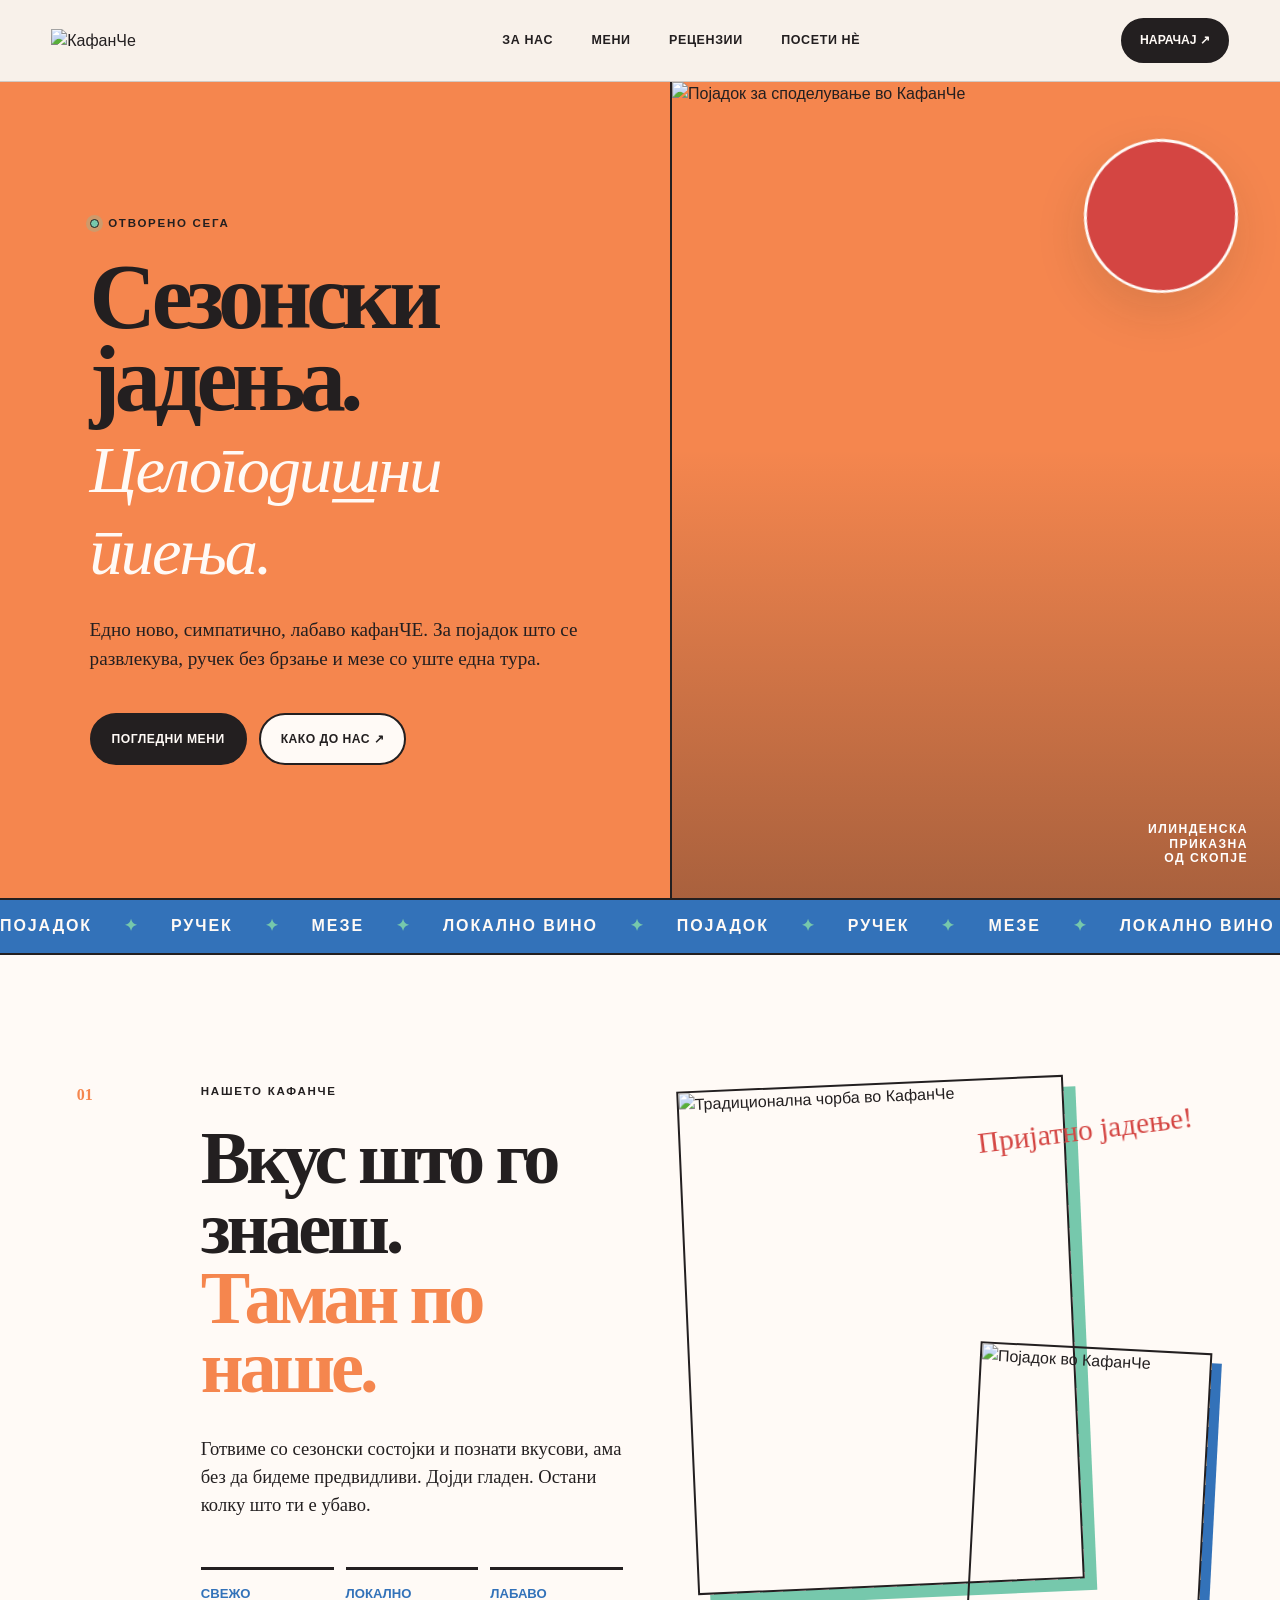
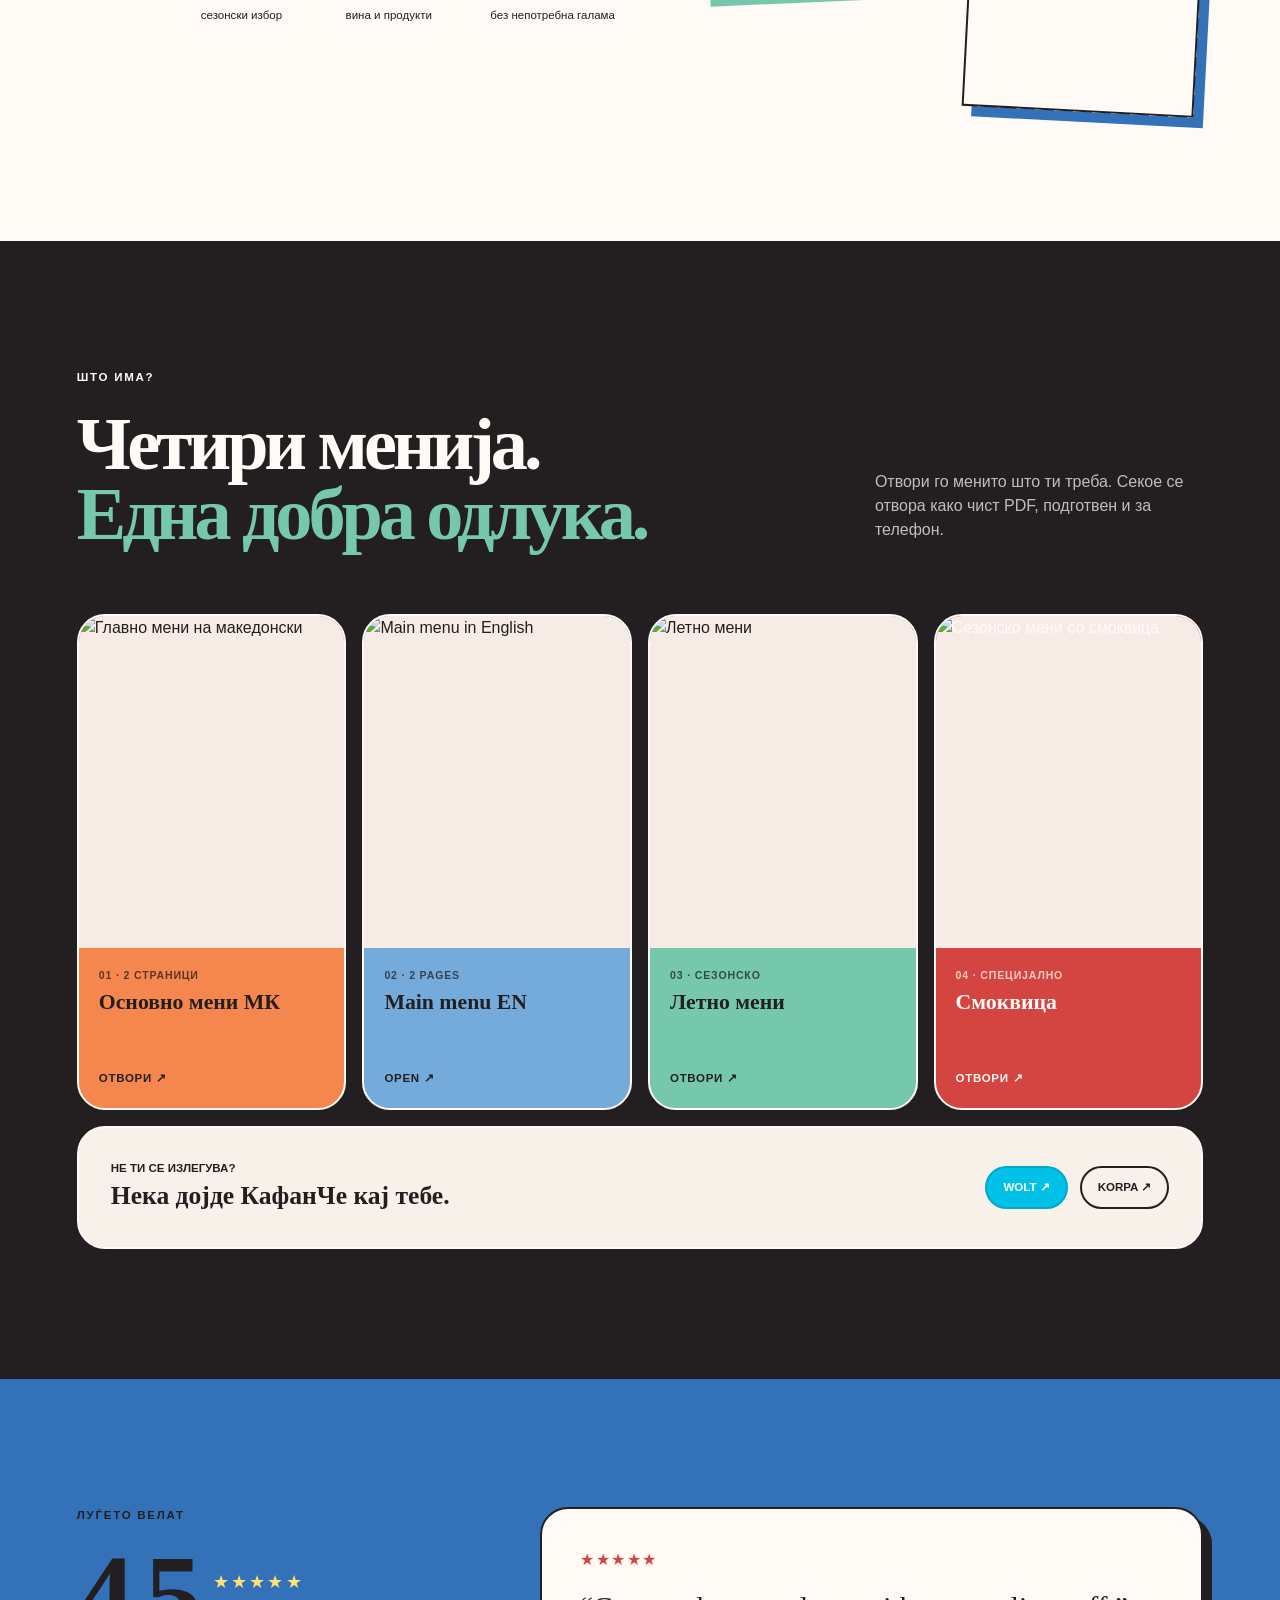
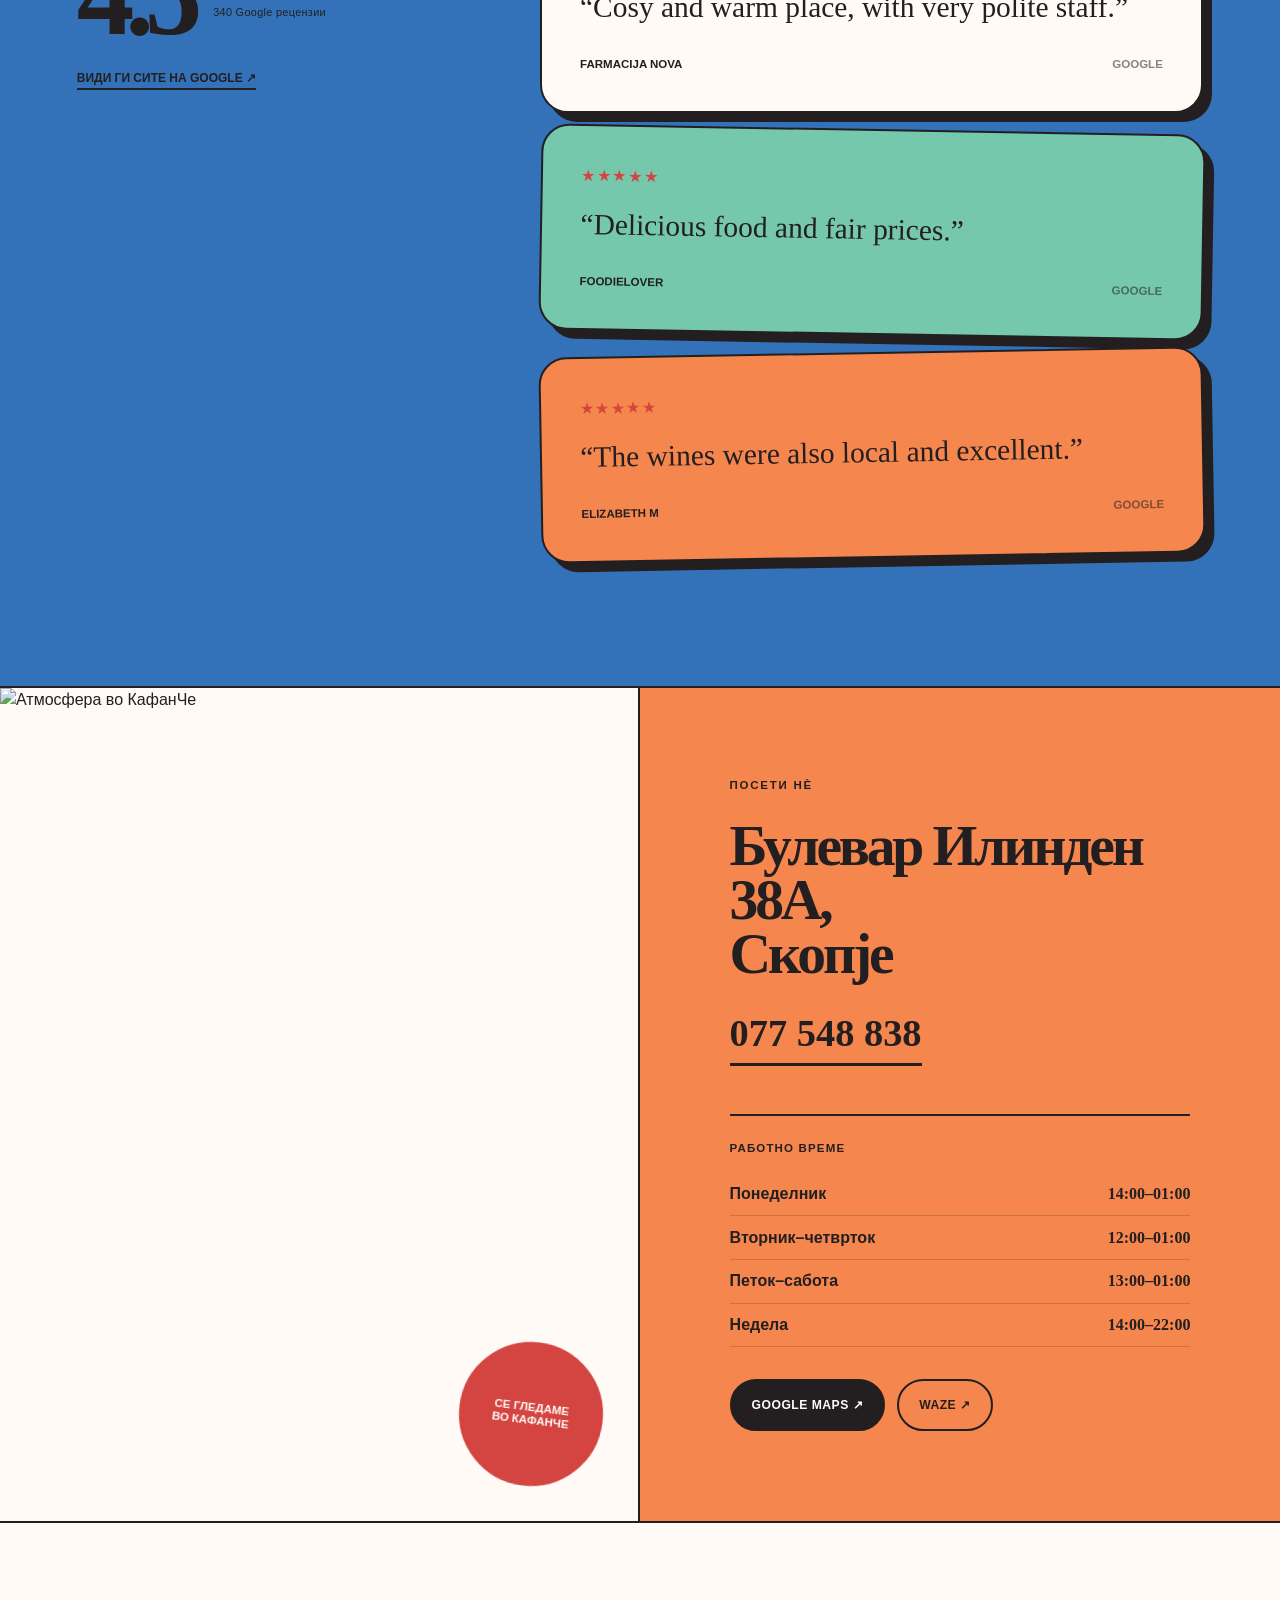
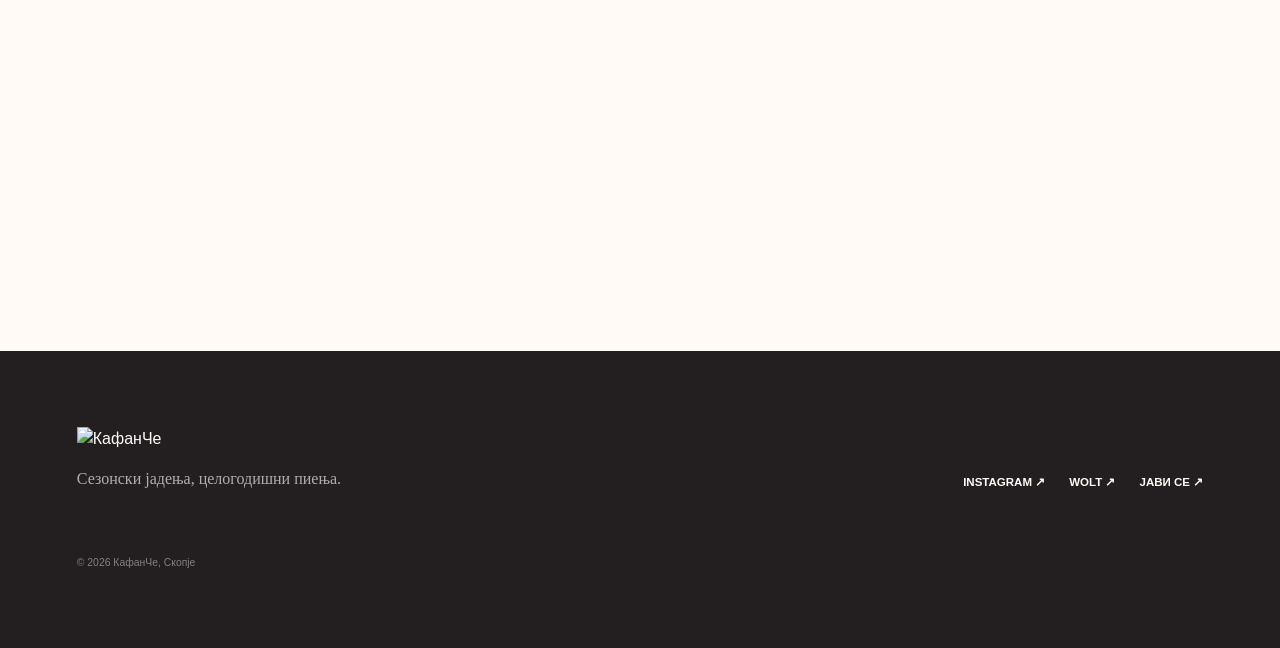
==== index.html @ ece91427 "Publish КафанЧе website" ====
<!doctype html>
<html lang="mk">
<head>
  <meta charset="utf-8">
  <meta name="viewport" content="width=device-width, initial-scale=1">
  <title>КафанЧе | Сезонски јадења, целогодишни пиења</title>
  <meta name="description" content="КафанЧе во Скопје. Појадок, ручек, мезе и сезонски јадења на Булевар Илинден 38А. Погледнете го менито, нарачајте или најдете нè на мапа.">
  <meta name="theme-color" content="#f5864e">
  <meta property="og:type" content="restaurant">
  <meta property="og:title" content="КафанЧе | Скопје">
  <meta property="og:description" content="Едно ново, симпатично, лабаво кафанЧЕ. Сезонски јадења, целогодишни пиења.">
  <meta property="og:image" content="assets/images/hero.webp">
  <link rel="icon" href="favicon.png" type="image/png">
  <link rel="stylesheet" href="styles.css">
  <script type="application/ld+json">
  {
    "@context": "https://schema.org",
    "@type": "Restaurant",
    "name": "КафанЧе",
    "image": ["assets/images/hero.webp", "assets/images/interior.webp", "assets/images/dish.webp"],
    "telephone": "+38977548838",
    "address": {
      "@type": "PostalAddress",
      "streetAddress": "Булевар Илинден 38А",
      "addressLocality": "Скопје",
      "postalCode": "1000",
      "addressCountry": "MK"
    },
    "servesCuisine": ["Macedonian", "Balkan", "Seasonal"],
    "priceRange": "$$",
    "menu": "assets/menus/kafanche-menu-mk.pdf",
    "sameAs": ["https://www.instagram.com/kafanche/"],
    "aggregateRating": {
      "@type": "AggregateRating",
      "ratingValue": "4.5",
      "reviewCount": "340"
    },
    "openingHoursSpecification": [
      {"@type":"OpeningHoursSpecification","dayOfWeek":"Monday","opens":"14:00","closes":"01:00"},
      {"@type":"OpeningHoursSpecification","dayOfWeek":["Tuesday","Wednesday","Thursday"],"opens":"12:00","closes":"01:00"},
      {"@type":"OpeningHoursSpecification","dayOfWeek":["Friday","Saturday"],"opens":"13:00","closes":"01:00"},
      {"@type":"OpeningHoursSpecification","dayOfWeek":"Sunday","opens":"14:00","closes":"22:00"}
    ]
  }
  </script>
</head>
<body>
  <a class="skip-link" href="#main">Прескокни до содржината</a>

  <header class="site-header" id="top">
    <a class="brand" href="#top" aria-label="КафанЧе - почетна">
      <img src="assets/images/logo.png" alt="КафанЧе">
    </a>
    <button class="menu-toggle" type="button" aria-expanded="false" aria-controls="site-nav">
      <span></span><span></span><span></span><span class="sr-only">Мени</span>
    </button>
    <nav class="site-nav" id="site-nav" aria-label="Главна навигација">
      <a href="#za-nas">За нас</a>
      <a href="#meni">Мени</a>
      <a href="#recenzii">Рецензии</a>
      <a href="#poseta">Посети нè</a>
    </nav>
    <a class="header-order" href="https://wolt.com/mk/mkd/skopje/search?q=kafanche" target="_blank" rel="noopener">Нарачај ↗</a>
  </header>

  <main id="main">
    <section class="hero">
      <div class="hero-copy">
        <div class="eyebrow"><span class="status-dot"></span><span id="open-status">Денес сме тука</span></div>
        <h1>Сезонски јадења.<br><em>Целогодишни пиења.</em></h1>
        <p>Едно ново, симпатично, лабаво кафанЧЕ. За појадок што се развлекува, ручек без брзање и мезе со уште една тура.</p>
        <div class="hero-actions">
          <a class="button button-dark" href="#meni">Погледни мени</a>
          <a class="button button-light" href="https://www.google.com/maps/search/?api=1&amp;query=%D0%9A%D0%B0%D1%84%D0%B0%D0%BD%D0%A7%D0%B5%2C%20%D0%91%D1%83%D0%BB%D0%B5%D0%B2%D0%B0%D1%80%20%D0%98%D0%BB%D0%B8%D0%BD%D0%B4%D0%B5%D0%BD%2038%D0%90%2C%20%D0%A1%D0%BA%D0%BE%D0%BF%D1%98%D0%B5" target="_blank" rel="noopener">Како до нас ↗</a>
        </div>
      </div>
      <div class="hero-visual">
        <img src="assets/images/hero.webp" alt="Појадок за споделување во КафанЧе" width="1200" height="1500">
        <div class="hero-sticker" aria-hidden="true">
          <img src="assets/images/logo-white.png" alt="">
        </div>
        <div class="hero-note">Илинденска<br>приказна<br>од Скопје</div>
      </div>
    </section>

    <div class="ticker" aria-hidden="true">
      <div class="ticker-track">
        <span>ПОЈАДОК</span><i>✦</i><span>РУЧЕК</span><i>✦</i><span>МЕЗЕ</span><i>✦</i><span>ЛОКАЛНО ВИНО</span><i>✦</i><span>ПОЈАДОК</span><i>✦</i><span>РУЧЕК</span><i>✦</i><span>МЕЗЕ</span><i>✦</i><span>ЛОКАЛНО ВИНО</span><i>✦</i>
      </div>
    </div>

    <section class="intro section" id="za-nas">
      <div class="section-number">01</div>
      <div class="intro-copy">
        <p class="kicker">НАШЕТО КАФАНЧЕ</p>
        <h2>Вкус што го знаеш.<br><span>Таман по наше.</span></h2>
        <p class="lead">Готвиме со сезонски состојки и познати вкусови, ама без да бидеме предвидливи. Дојди гладен. Остани колку што ти е убаво.</p>
        <div class="mini-facts">
          <div><strong>Свежо</strong><span>сезонски избор</span></div>
          <div><strong>Локално</strong><span>вина и продукти</span></div>
          <div><strong>Лабаво</strong><span>без непотребна галама</span></div>
        </div>
      </div>
      <div class="intro-gallery">
        <figure class="photo photo-a"><img src="assets/images/chorba.webp" alt="Традиционална чорба во КафанЧе" loading="lazy"></figure>
        <figure class="photo photo-b"><img src="assets/images/breakfast.webp" alt="Појадок во КафанЧе" loading="lazy"></figure>
        <div class="scribble" aria-hidden="true">Пријатно јадење!</div>
      </div>
    </section>

    <section class="menu-section section" id="meni">
      <div class="menu-heading">
        <div>
          <p class="kicker">ШТО ИМА?</p>
          <h2>Четири менија.<br><span>Една добра одлука.</span></h2>
        </div>
        <p>Отвори го менито што ти треба. Секое се отвора како чист PDF, подготвен и за телефон.</p>
      </div>
      <div class="menu-grid">
        <a class="menu-card orange" href="assets/menus/kafanche-menu-mk.pdf" target="_blank" rel="noopener">
          <div class="menu-image"><img src="assets/images/menu-main.webp" alt="Главно мени на македонски" loading="lazy"></div>
          <div class="menu-meta"><span>01 · 2 страници</span><strong>Основно мени МК</strong><b>ОТВОРИ ↗</b></div>
        </a>
        <a class="menu-card blue" href="assets/menus/kafanche-menu-en.pdf" target="_blank" rel="noopener">
          <div class="menu-image"><img src="assets/images/menu-en.webp" alt="Main menu in English" loading="lazy"></div>
          <div class="menu-meta"><span>02 · 2 pages</span><strong>Main menu EN</strong><b>OPEN ↗</b></div>
        </a>
        <a class="menu-card mint" href="assets/menus/kafanche-summer-menu.pdf" target="_blank" rel="noopener">
          <div class="menu-image"><img src="assets/images/menu-summer.webp" alt="Летно мени" loading="lazy"></div>
          <div class="menu-meta"><span>03 · Сезонско</span><strong>Летно мени</strong><b>ОТВОРИ ↗</b></div>
        </a>
        <a class="menu-card red" href="assets/menus/kafanche-fig-menu.pdf" target="_blank" rel="noopener">
          <div class="menu-image"><img src="assets/images/menu-fig.webp" alt="Сезонско мени со смоквица" loading="lazy"></div>
          <div class="menu-meta"><span>04 · Специјално</span><strong>Смоквица</strong><b>ОТВОРИ ↗</b></div>
        </a>
      </div>
      <div class="order-strip">
        <div><span>Не ти се излегува?</span><strong>Нека дојде КафанЧе кај тебе.</strong></div>
        <div class="order-links">
          <a href="https://wolt.com/mk/mkd/skopje/search?q=kafanche" target="_blank" rel="noopener">WOLT ↗</a>
          <a href="https://korpa.mk/partner/kafanche" target="_blank" rel="noopener">KORPA ↗</a>
        </div>
      </div>
    </section>

    <section class="reviews section" id="recenzii">
      <div class="reviews-score">
        <p class="kicker">ЛУЃЕТО ВЕЛАТ</p>
        <div class="score-row"><strong>4.5</strong><span>★★★★★<small>340 Google рецензии</small></span></div>
        <a href="https://www.google.com/maps/search/?api=1&amp;query=%D0%9A%D0%B0%D1%84%D0%B0%D0%BD%D0%A7%D0%B5%2C%20%D0%91%D1%83%D0%BB%D0%B5%D0%B2%D0%B0%D1%80%20%D0%98%D0%BB%D0%B8%D0%BD%D0%B4%D0%B5%D0%BD%2038%D0%90%2C%20%D0%A1%D0%BA%D0%BE%D0%BF%D1%98%D0%B5" target="_blank" rel="noopener">Види ги сите на Google ↗</a>
      </div>
      <div class="review-list">
        <article class="review-card">
          <div class="stars">★★★★★</div>
          <blockquote>“Cosy and warm place, with very polite staff.”</blockquote>
          <p>Farmacija Nova <span>Google</span></p>
        </article>
        <article class="review-card">
          <div class="stars">★★★★★</div>
          <blockquote>“Delicious food and fair prices.”</blockquote>
          <p>Foodielover <span>Google</span></p>
        </article>
        <article class="review-card">
          <div class="stars">★★★★★</div>
          <blockquote>“The wines were also local and excellent.”</blockquote>
          <p>Elizabeth M <span>Google</span></p>
        </article>
      </div>
    </section>

    <section class="visit section" id="poseta">
      <div class="visit-image">
        <img src="assets/images/interior.webp" alt="Атмосфера во КафанЧе" loading="lazy">
        <div class="visit-badge">СЕ ГЛЕДАМЕ<br>ВО КАФАНЧЕ</div>
      </div>
      <div class="visit-info">
        <p class="kicker">ПОСЕТИ НÈ</p>
        <h2>Булевар Илинден 38А,<br>Скопје</h2>
        <a class="phone" href="tel:+38977548838">077 548 838</a>
        <div class="hours">
          <h3>Работно време</h3>
          <dl>
            <div><dt>Понеделник</dt><dd>14:00–01:00</dd></div>
            <div><dt>Вторник–четврток</dt><dd>12:00–01:00</dd></div>
            <div><dt>Петок–сабота</dt><dd>13:00–01:00</dd></div>
            <div><dt>Недела</dt><dd>14:00–22:00</dd></div>
          </dl>
        </div>
        <div class="visit-actions">
          <a class="button button-dark" href="https://www.google.com/maps/search/?api=1&amp;query=%D0%9A%D0%B0%D1%84%D0%B0%D0%BD%D0%A7%D0%B5%2C%20%D0%91%D1%83%D0%BB%D0%B5%D0%B2%D0%B0%D1%80%20%D0%98%D0%BB%D0%B8%D0%BD%D0%B4%D0%B5%D0%BD%2038%D0%90%2C%20%D0%A1%D0%BA%D0%BE%D0%BF%D1%98%D0%B5" target="_blank" rel="noopener">Google Maps ↗</a>
          <a class="button button-outline" href="https://www.waze.com/ul?q=Boulevard%20Ilinden%2038A%2C%20Skopje&amp;navigate=yes" target="_blank" rel="noopener">Waze ↗</a>
        </div>
      </div>
      <div class="map-wrap">
        <iframe title="КафанЧе на мапа" src="https://www.google.com/maps?q=Boulevard%20Ilinden%2038A%2C%20Skopje&amp;output=embed" loading="lazy" referrerpolicy="no-referrer-when-downgrade"></iframe>
      </div>
    </section>
  </main>

  <footer class="site-footer">
    <div class="footer-logo"><img src="assets/images/logo-white.png" alt="КафанЧе"></div>
    <p>Сезонски јадења, целогодишни пиења.</p>
    <div class="footer-links">
      <a href="https://www.instagram.com/kafanche/" target="_blank" rel="noopener">Instagram ↗</a>
      <a href="https://wolt.com/mk/mkd/skopje/search?q=kafanche" target="_blank" rel="noopener">Wolt ↗</a>
      <a href="tel:+38977548838">Јави се ↗</a>
    </div>
    <small>© <span id="year"></span> КафанЧе, Скопје</small>
  </footer>

  <div class="mobile-actions" aria-label="Брзи акции">
    <a href="tel:+38977548838">Јави се</a>
    <a href="https://www.google.com/maps/search/?api=1&amp;query=%D0%9A%D0%B0%D1%84%D0%B0%D0%BD%D0%A7%D0%B5%2C%20%D0%91%D1%83%D0%BB%D0%B5%D0%B2%D0%B0%D1%80%20%D0%98%D0%BB%D0%B8%D0%BD%D0%B4%D0%B5%D0%BD%2038%D0%90%2C%20%D0%A1%D0%BA%D0%BE%D0%BF%D1%98%D0%B5" target="_blank" rel="noopener">Мапа</a>
    <a href="https://wolt.com/mk/mkd/skopje/search?q=kafanche" target="_blank" rel="noopener">Нарачај</a>
  </div>

  <script src="script.js"></script>
</body>
</html>
---- styles.css ----
@font-face {
  font-family: "Montserrat";
  src: url("assets/fonts/montserrat-variable.ttf") format("truetype");
  font-style: normal;
  font-weight: 100 900;
  font-display: swap;
}

@font-face {
  font-family: "Roboto Slab";
  src: url("assets/fonts/roboto-slab-variable.ttf") format("truetype");
  font-style: normal;
  font-weight: 100 900;
  font-display: swap;
}

@font-face {
  font-family: "Pacifico MK";
  src: url("assets/fonts/pacifico-mk.otf") format("opentype");
  font-style: normal;
  font-weight: 400;
  font-display: swap;
}

:root {
  --orange: #f5864e;
  --mint: #76c8ac;
  --blue: #3372b9;
  --red: #d44542;
  --ink: #231f20;
  --cream: #f8f1ea;
  --paper: #fffaf6;
  --line: rgba(35, 31, 32, 0.18);
  --radius: 28px;
  --shadow: 0 18px 50px rgba(35, 31, 32, 0.12);
}

* { box-sizing: border-box; }
html { scroll-behavior: smooth; }
body {
  margin: 0;
  color: var(--ink);
  background: var(--cream);
  font-family: "Montserrat", Arial, sans-serif;
  line-height: 1.5;
  overflow-x: hidden;
}
img { display: block; max-width: 100%; }
a { color: inherit; text-decoration: none; }
button, a { -webkit-tap-highlight-color: transparent; }
button { font: inherit; }
::selection { color: var(--paper); background: var(--blue); }

.skip-link {
  position: fixed;
  left: 1rem;
  top: -4rem;
  z-index: 1000;
  padding: .75rem 1rem;
  color: white;
  background: var(--ink);
  border-radius: 999px;
}
.skip-link:focus { top: 1rem; }
.sr-only {
  position: absolute;
  width: 1px;
  height: 1px;
  padding: 0;
  margin: -1px;
  overflow: hidden;
  clip: rect(0, 0, 0, 0);
  white-space: nowrap;
  border: 0;
}

.site-header {
  position: sticky;
  top: 0;
  z-index: 100;
  display: grid;
  grid-template-columns: 190px 1fr auto;
  align-items: center;
  gap: 2rem;
  height: 82px;
  padding: 0 clamp(1.2rem, 4vw, 4.5rem);
  background: rgba(248, 241, 234, .94);
  border-bottom: 1px solid var(--line);
  backdrop-filter: blur(16px);
}
.brand img { width: 178px; height: auto; }
.site-nav {
  display: flex;
  justify-content: center;
  gap: clamp(1.1rem, 3vw, 2.8rem);
  font-size: .78rem;
  font-weight: 800;
  letter-spacing: .05em;
  text-transform: uppercase;
}
.site-nav a, .footer-links a { position: relative; }
.site-nav a::after, .footer-links a::after {
  content: "";
  position: absolute;
  left: 0;
  right: 100%;
  bottom: -.32rem;
  height: 2px;
  background: currentColor;
  transition: right .25s ease;
}
.site-nav a:hover::after, .footer-links a:hover::after { right: 0; }
.header-order {
  padding: .72rem 1.05rem;
  color: var(--paper);
  background: var(--ink);
  border: 2px solid var(--ink);
  border-radius: 999px;
  font-size: .76rem;
  font-weight: 800;
  text-transform: uppercase;
  transition: color .2s, background .2s;
}
.header-order:hover { color: var(--ink); background: transparent; }
.menu-toggle { display: none; }

.hero {
  min-height: calc(100vh - 82px);
  display: grid;
  grid-template-columns: minmax(0, 1.05fr) minmax(420px, .95fr);
  background: var(--orange);
  border-bottom: 2px solid var(--ink);
}
.hero-copy {
  display: flex;
  flex-direction: column;
  justify-content: center;
  padding: clamp(3.5rem, 8vw, 9rem) clamp(1.5rem, 7vw, 8rem);
  border-right: 2px solid var(--ink);
}
.eyebrow, .kicker {
  margin: 0 0 1.5rem;
  font-size: .72rem;
  font-weight: 900;
  letter-spacing: .15em;
  text-transform: uppercase;
}
.eyebrow { display: flex; align-items: center; gap: .6rem; }
.status-dot {
  width: 9px;
  height: 9px;
  background: var(--mint);
  border: 1px solid var(--ink);
  border-radius: 50%;
  box-shadow: 0 0 0 4px rgba(118, 200, 172, .3);
}
.status-dot.closed { background: var(--red); box-shadow: 0 0 0 4px rgba(212, 69, 66, .22); }
.hero h1 {
  max-width: 850px;
  margin: 0;
  font-family: "Roboto Slab", Georgia, serif;
  font-size: clamp(3.6rem, 7.2vw, 8.2rem);
  font-weight: 850;
  line-height: .89;
  letter-spacing: -.06em;
}
.hero h1 em {
  color: var(--paper);
  font-family: "Pacifico MK", cursive;
  font-size: .72em;
  font-weight: 400;
  letter-spacing: -.03em;
}
.hero-copy > p {
  max-width: 640px;
  margin: 2rem 0 2.5rem;
  font-family: "Roboto Slab", Georgia, serif;
  font-size: clamp(1.05rem, 1.5vw, 1.34rem);
}
.hero-actions, .visit-actions, .order-links { display: flex; flex-wrap: wrap; gap: .75rem; }
.button {
  display: inline-flex;
  align-items: center;
  justify-content: center;
  min-height: 52px;
  padding: .85rem 1.25rem;
  border: 2px solid var(--ink);
  border-radius: 999px;
  font-size: .76rem;
  font-weight: 900;
  letter-spacing: .04em;
  text-transform: uppercase;
  transition: transform .2s, box-shadow .2s, background .2s, color .2s;
}
.button:hover { transform: translateY(-3px); box-shadow: 0 7px 0 var(--ink); }
.button-dark { color: var(--paper); background: var(--ink); }
.button-light { background: var(--paper); }
.button-outline { background: transparent; }
.hero-visual { position: relative; min-height: 620px; overflow: hidden; }
.hero-visual > img { width: 100%; height: 100%; object-fit: cover; }
.hero-visual::after {
  content: "";
  position: absolute;
  inset: 0;
  background: linear-gradient(180deg, transparent 45%, rgba(35, 31, 32, .36));
  pointer-events: none;
}
.hero-sticker {
  position: absolute;
  z-index: 2;
  top: 7%;
  right: 7%;
  width: clamp(92px, 12vw, 160px);
  aspect-ratio: 1;
  display: grid;
  place-items: center;
  padding: 1rem;
  background: var(--red);
  border: 3px solid var(--paper);
  border-radius: 50%;
  transform: rotate(8deg);
  box-shadow: var(--shadow);
}
.hero-sticker img { width: 86%; }
.hero-note {
  position: absolute;
  z-index: 2;
  right: 2rem;
  bottom: 2rem;
  color: white;
  font-size: .76rem;
  font-weight: 900;
  line-height: 1.2;
  letter-spacing: .12em;
  text-align: right;
  text-transform: uppercase;
}

.ticker { overflow: hidden; color: var(--paper); background: var(--blue); border-bottom: 2px solid var(--ink); }
.ticker-track {
  width: max-content;
  display: flex;
  align-items: center;
  gap: 2rem;
  padding: .9rem 0;
  font-size: 1rem;
  font-weight: 900;
  letter-spacing: .12em;
  animation: ticker 26s linear infinite;
}
.ticker-track i { color: var(--mint); font-style: normal; }
@keyframes ticker { to { transform: translateX(-50%); } }

.section { padding: clamp(5rem, 10vw, 10rem) clamp(1.2rem, 6vw, 7rem); }
.section-number {
  color: var(--orange);
  font-family: "Roboto Slab", serif;
  font-size: 1rem;
  font-weight: 900;
}
.intro {
  display: grid;
  grid-template-columns: 60px minmax(300px, .9fr) minmax(380px, 1.1fr);
  gap: clamp(2rem, 5vw, 6rem);
  background: var(--paper);
}
.intro h2, .menu-heading h2, .visit h2 {
  margin: 0;
  font-family: "Roboto Slab", Georgia, serif;
  font-size: clamp(2.7rem, 5.8vw, 6.5rem);
  line-height: .94;
  letter-spacing: -.055em;
}
.intro h2 span, .menu-heading h2 span { color: var(--orange); }
.lead {
  max-width: 650px;
  margin: 2rem 0;
  font-family: "Roboto Slab", Georgia, serif;
  font-size: clamp(1.05rem, 1.45vw, 1.3rem);
}
.mini-facts { display: grid; grid-template-columns: repeat(3, 1fr); gap: .75rem; margin-top: 3rem; }
.mini-facts div { padding-top: .9rem; border-top: 3px solid var(--ink); }
.mini-facts strong, .mini-facts span { display: block; }
.mini-facts strong { color: var(--blue); font-size: .82rem; text-transform: uppercase; }
.mini-facts span { margin-top: .2rem; font-size: .72rem; }
.intro-gallery { position: relative; min-height: 630px; }
.photo { position: absolute; margin: 0; overflow: hidden; border: 2px solid var(--ink); box-shadow: 12px 12px 0 var(--mint); }
.photo img { width: 100%; height: 100%; object-fit: cover; transition: transform .5s; }
.photo:hover img { transform: scale(1.035); }
.photo-a { inset: 0 25% 20% 0; transform: rotate(-2.5deg); }
.photo-b { width: 45%; height: 58%; right: 0; bottom: 0; transform: rotate(3deg); box-shadow: 10px 10px 0 var(--blue); }
.scribble {
  position: absolute;
  z-index: 3;
  right: 2%;
  top: 4%;
  color: var(--red);
  font-family: "Pacifico MK", cursive;
  font-size: clamp(1.35rem, 2.3vw, 2.4rem);
  transform: rotate(-7deg);
}

.menu-section { color: var(--paper); background: var(--ink); }
.menu-heading {
  display: grid;
  grid-template-columns: 1.4fr .6fr;
  align-items: end;
  gap: 2rem;
  margin-bottom: 4rem;
}
.menu-heading h2 span { color: var(--mint); }
.menu-heading > p { max-width: 430px; margin: 0 0 .5rem; color: rgba(255, 250, 246, .72); }
.menu-grid { display: grid; grid-template-columns: repeat(4, 1fr); gap: 1rem; }
.menu-card { overflow: hidden; color: var(--ink); border: 2px solid var(--paper); border-radius: var(--radius); transition: transform .25s, box-shadow .25s; }
.menu-card:hover { transform: translateY(-8px) rotate(-.5deg); box-shadow: 0 16px 0 rgba(255, 255, 255, .12); }
.menu-card.orange { background: var(--orange); }
.menu-card.blue { background: #74abda; }
.menu-card.mint { background: var(--mint); }
.menu-card.red { background: var(--red); color: var(--paper); }
.menu-image { aspect-ratio: 4 / 5; overflow: hidden; background: #f7ece5; }
.menu-image img { width: 100%; height: 100%; object-fit: cover; object-position: top; transition: transform .45s; }
.menu-card:hover .menu-image img { transform: scale(1.035); }
.menu-meta { min-height: 160px; display: flex; flex-direction: column; align-items: flex-start; padding: 1.25rem; }
.menu-meta span { font-size: .66rem; font-weight: 800; letter-spacing: .08em; text-transform: uppercase; opacity: .75; }
.menu-meta strong { margin: .45rem 0 1.2rem; font-family: "Roboto Slab", serif; font-size: clamp(1.25rem, 1.7vw, 1.8rem); line-height: 1.05; }
.menu-meta b { margin-top: auto; font-size: .72rem; letter-spacing: .06em; }
.order-strip {
  display: flex;
  justify-content: space-between;
  align-items: center;
  gap: 2rem;
  margin-top: 1rem;
  padding: 2rem;
  color: var(--ink);
  background: var(--cream);
  border: 2px solid var(--paper);
  border-radius: var(--radius);
}
.order-strip span, .order-strip strong { display: block; }
.order-strip span { font-size: .72rem; font-weight: 800; text-transform: uppercase; }
.order-strip strong { font-family: "Roboto Slab", serif; font-size: clamp(1.25rem, 2vw, 2rem); }
.order-links a { padding: .7rem 1rem; border: 2px solid var(--ink); border-radius: 999px; font-size: .72rem; font-weight: 900; }
.order-links a:first-child { color: white; background: #00c2e8; border-color: #00a8ca; }

.reviews {
  display: grid;
  grid-template-columns: .72fr 1.28fr;
  gap: clamp(3rem, 7vw, 8rem);
  background: var(--blue);
  border-top: 2px solid var(--ink);
  border-bottom: 2px solid var(--ink);
}
.reviews-score { position: sticky; top: 120px; align-self: start; }
.score-row { display: flex; align-items: center; gap: 1.25rem; margin: 1rem 0 1.5rem; }
.score-row > strong { font-family: "Roboto Slab", serif; font-size: clamp(5rem, 9vw, 9rem); line-height: .8; letter-spacing: -.08em; }
.score-row > span { color: #ffe070; font-size: 1.1rem; letter-spacing: .12em; }
.score-row small { display: block; margin-top: .5rem; color: var(--ink); font-size: .68rem; letter-spacing: .03em; }
.reviews-score > a { padding-bottom: .2rem; border-bottom: 2px solid var(--ink); font-size: .75rem; font-weight: 900; text-transform: uppercase; }
.review-list { display: grid; gap: 1rem; }
.review-card { padding: clamp(1.5rem, 3vw, 3rem); background: var(--paper); border: 2px solid var(--ink); border-radius: var(--radius); box-shadow: 9px 9px 0 var(--ink); }
.review-card:nth-child(2) { background: var(--mint); transform: rotate(1deg); }
.review-card:nth-child(3) { background: var(--orange); transform: rotate(-1deg); }
.stars { color: var(--red); letter-spacing: .1em; }
.review-card blockquote { margin: 1.2rem 0 2rem; font-family: "Roboto Slab", serif; font-size: clamp(1.35rem, 2.3vw, 2.5rem); line-height: 1.12; }
.review-card p { margin: 0; font-size: .72rem; font-weight: 900; text-transform: uppercase; }
.review-card p span { float: right; opacity: .55; }

.visit {
  display: grid;
  grid-template-columns: 1fr 1fr;
  gap: 0;
  padding: 0;
  background: var(--paper);
}
.visit-image { position: relative; min-height: 720px; overflow: hidden; border-right: 2px solid var(--ink); }
.visit-image img { width: 100%; height: 100%; object-fit: cover; }
.visit-badge {
  position: absolute;
  right: 2rem;
  bottom: 2rem;
  width: 150px;
  aspect-ratio: 1;
  display: grid;
  place-items: center;
  color: var(--paper);
  background: var(--red);
  border: 3px solid var(--paper);
  border-radius: 50%;
  font-size: .72rem;
  font-weight: 900;
  line-height: 1.15;
  text-align: center;
  transform: rotate(7deg);
}
.visit-info { padding: clamp(4rem, 7vw, 8rem); background: var(--orange); }
.visit-info h2 { margin-bottom: 1.5rem; font-size: clamp(2.4rem, 4.5vw, 5rem); }
.phone { display: inline-block; margin-bottom: 3rem; font-family: "Roboto Slab", serif; font-size: clamp(1.7rem, 3vw, 3rem); font-weight: 800; border-bottom: 3px solid var(--ink); }
.hours { max-width: 560px; padding-top: 1.5rem; border-top: 2px solid var(--ink); }
.hours h3 { margin: 0 0 1rem; font-size: .72rem; letter-spacing: .1em; text-transform: uppercase; }
.hours dl { margin: 0 0 2rem; }
.hours dl div { display: flex; justify-content: space-between; gap: 1rem; padding: .58rem 0; border-bottom: 1px solid rgba(35, 31, 32, .2); }
.hours dt { font-weight: 650; }
.hours dd { margin: 0; font-family: "Roboto Slab", serif; font-weight: 800; }
.map-wrap { grid-column: 1 / -1; height: 430px; border-top: 2px solid var(--ink); }
.map-wrap iframe { width: 100%; height: 100%; border: 0; filter: saturate(.7) contrast(1.05); }

.site-footer {
  display: grid;
  grid-template-columns: 1fr auto;
  gap: 1rem 3rem;
  align-items: end;
  padding: clamp(3rem, 6vw, 6rem);
  color: var(--paper);
  background: var(--ink);
}
.footer-logo img { width: clamp(120px, 15vw, 190px); }
.site-footer > p { grid-column: 1; margin: 0; color: rgba(255, 250, 246, .65); font-family: "Roboto Slab", serif; }
.footer-links { grid-row: 1 / span 2; grid-column: 2; display: flex; gap: 1.5rem; font-size: .72rem; font-weight: 900; text-transform: uppercase; }
.site-footer small { grid-column: 1 / -1; margin-top: 3rem; color: rgba(255, 250, 246, .44); font-size: .65rem; }
.mobile-actions { display: none; }

@media (max-width: 1100px) {
  .site-header { grid-template-columns: 170px 1fr auto; gap: 1rem; }
  .hero { grid-template-columns: 1fr 43%; }
  .hero-copy { padding-left: 4vw; padding-right: 4vw; }
  .intro { grid-template-columns: 45px 1fr; }
  .intro-gallery { grid-column: 2; }
  .menu-grid { grid-template-columns: repeat(2, 1fr); }
}

@media (max-width: 760px) {
  body { padding-bottom: 64px; }
  .site-header { height: 70px; grid-template-columns: 1fr auto; padding: 0 1rem; }
  .brand img { width: 154px; }
  .header-order { display: none; }
  .menu-toggle {
    width: 42px;
    height: 42px;
    display: grid;
    align-content: center;
    gap: 5px;
    padding: 8px;
    background: transparent;
    border: 2px solid var(--ink);
    border-radius: 50%;
  }
  .menu-toggle span:not(.sr-only) { width: 100%; height: 2px; display: block; background: var(--ink); transition: transform .25s, opacity .25s; }
  .menu-toggle[aria-expanded="true"] span:nth-child(1) { transform: translateY(7px) rotate(45deg); }
  .menu-toggle[aria-expanded="true"] span:nth-child(2) { opacity: 0; }
  .menu-toggle[aria-expanded="true"] span:nth-child(3) { transform: translateY(-7px) rotate(-45deg); }
  .site-nav {
    position: absolute;
    top: 69px;
    left: 0;
    right: 0;
    display: none;
    flex-direction: column;
    align-items: center;
    gap: 1.25rem;
    padding: 2rem;
    background: var(--cream);
    border-bottom: 2px solid var(--ink);
  }
  .site-nav.open { display: flex; }
  .hero { min-height: 0; display: flex; flex-direction: column; }
  .hero-copy { order: 2; padding: 3.5rem 1.2rem 4rem; border: 0; border-top: 2px solid var(--ink); }
  .hero h1 { font-size: clamp(3.2rem, 16vw, 5.4rem); }
  .hero-visual { min-height: 62vh; order: 1; }
  .hero-sticker { top: 1.2rem; right: 1.2rem; width: 105px; }
  .hero-note { right: 1rem; bottom: 1rem; }
  .section { padding: 5rem 1.2rem; }
  .intro { display: block; }
  .section-number { margin-bottom: 1rem; }
  .intro h2, .menu-heading h2, .visit h2 { font-size: clamp(2.7rem, 13vw, 4.6rem); }
  .mini-facts { grid-template-columns: 1fr; }
  .intro-gallery { min-height: 500px; margin-top: 3rem; }
  .photo-a { inset: 0 16% 20% 0; }
  .photo-b { width: 53%; height: 48%; }
  .scribble { top: 0; }
  .menu-heading { display: block; }
  .menu-heading > p { margin-top: 1.5rem; }
  .menu-grid { grid-template-columns: 1fr; }
  .menu-image { aspect-ratio: 4 / 4.4; }
  .order-strip { align-items: flex-start; flex-direction: column; }
  .reviews { display: block; }
  .reviews-score { position: static; margin-bottom: 3rem; }
  .score-row > strong { font-size: 6.5rem; }
  .review-card { box-shadow: 6px 6px 0 var(--ink); }
  .visit { display: block; }
  .visit-image { min-height: 520px; border: 0; border-bottom: 2px solid var(--ink); }
  .visit-info { padding: 4rem 1.2rem; }
  .map-wrap { height: 350px; }
  .site-footer { display: block; padding: 3.5rem 1.2rem; }
  .site-footer > p { margin-top: 1rem; }
  .footer-links { display: flex; flex-wrap: wrap; margin-top: 2rem; }
  .site-footer small { display: block; }
  .mobile-actions {
    position: fixed;
    z-index: 99;
    left: 0;
    right: 0;
    bottom: 0;
    height: 64px;
    display: grid;
    grid-template-columns: repeat(3, 1fr);
    color: var(--paper);
    background: var(--ink);
    border-top: 2px solid var(--paper);
  }
  .mobile-actions a { display: grid; place-items: center; border-right: 1px solid rgba(255,255,255,.25); font-size: .68rem; font-weight: 900; text-transform: uppercase; }
  .mobile-actions a:last-child { color: var(--ink); background: var(--mint); border: 0; }
}

@media (prefers-reduced-motion: reduce) {
  html { scroll-behavior: auto; }
  *, *::before, *::after { animation-duration: .01ms !important; animation-iteration-count: 1 !important; transition-duration: .01ms !important; }
}
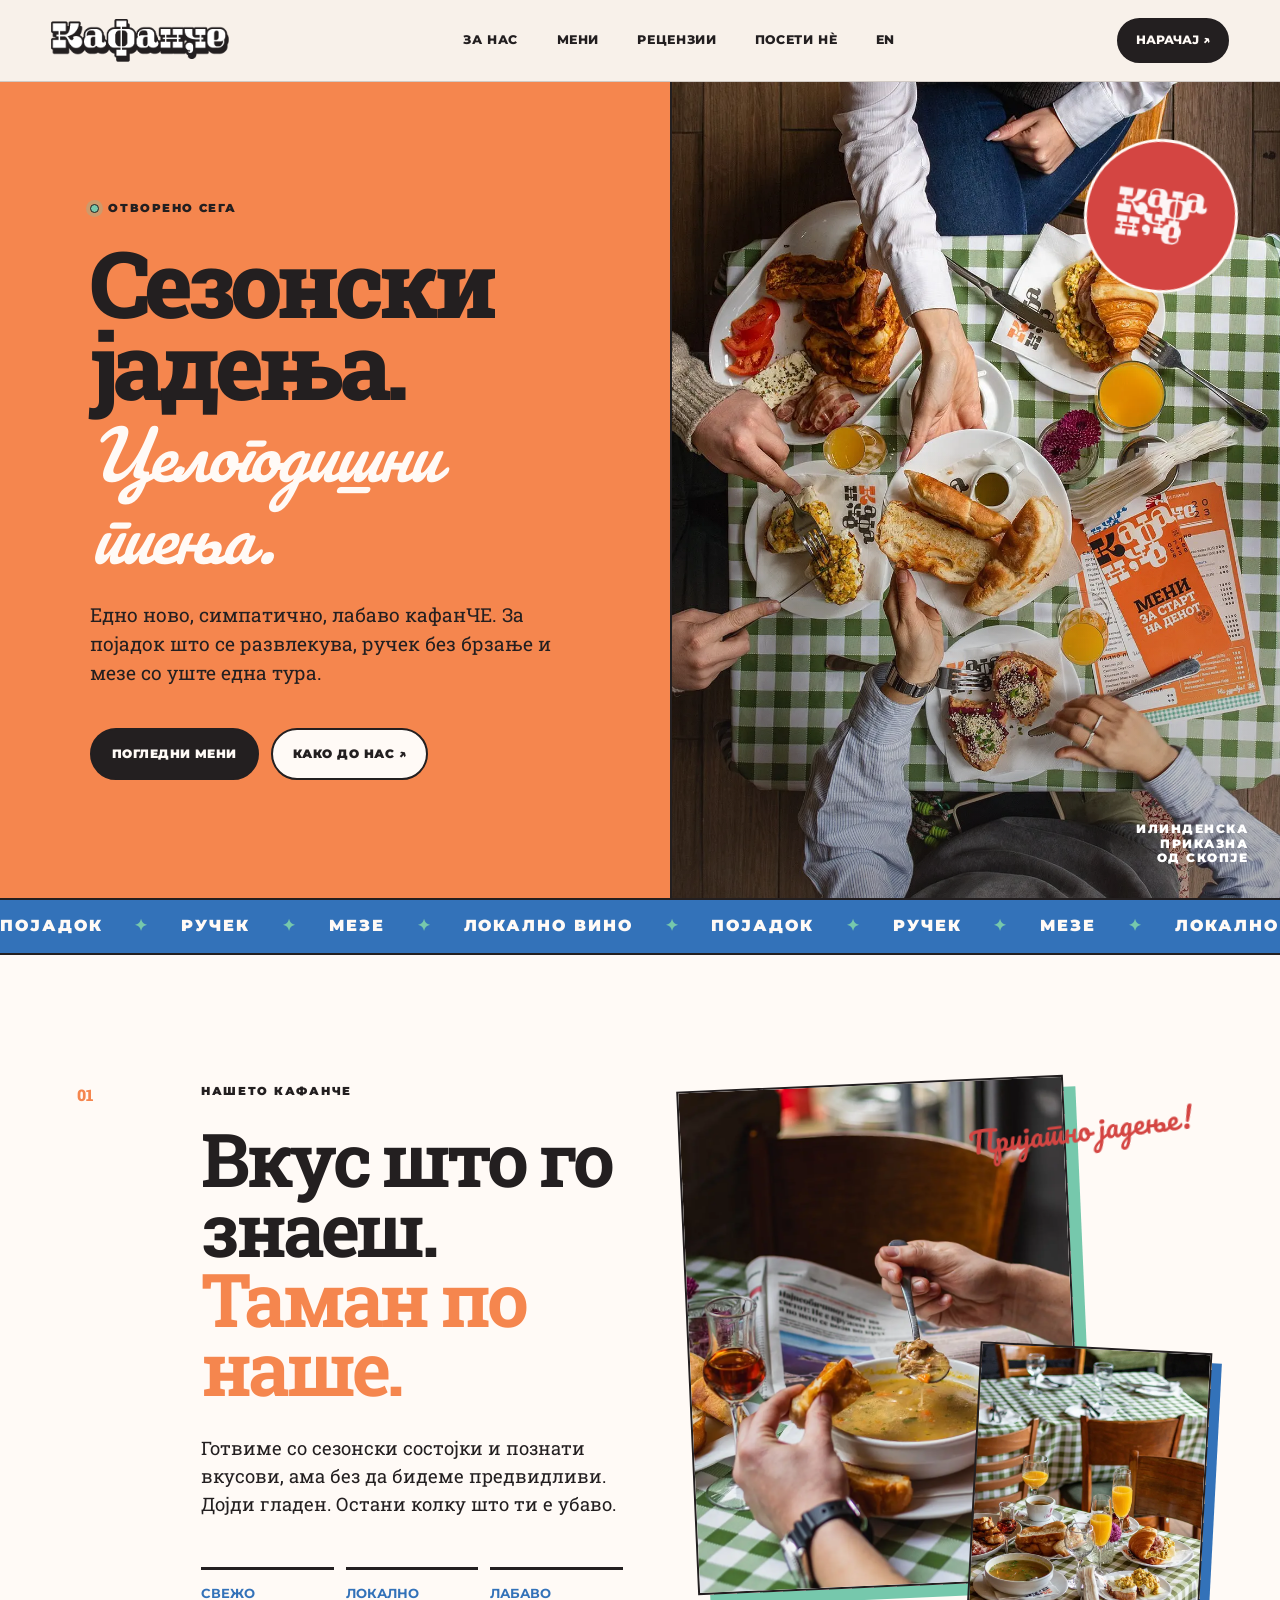
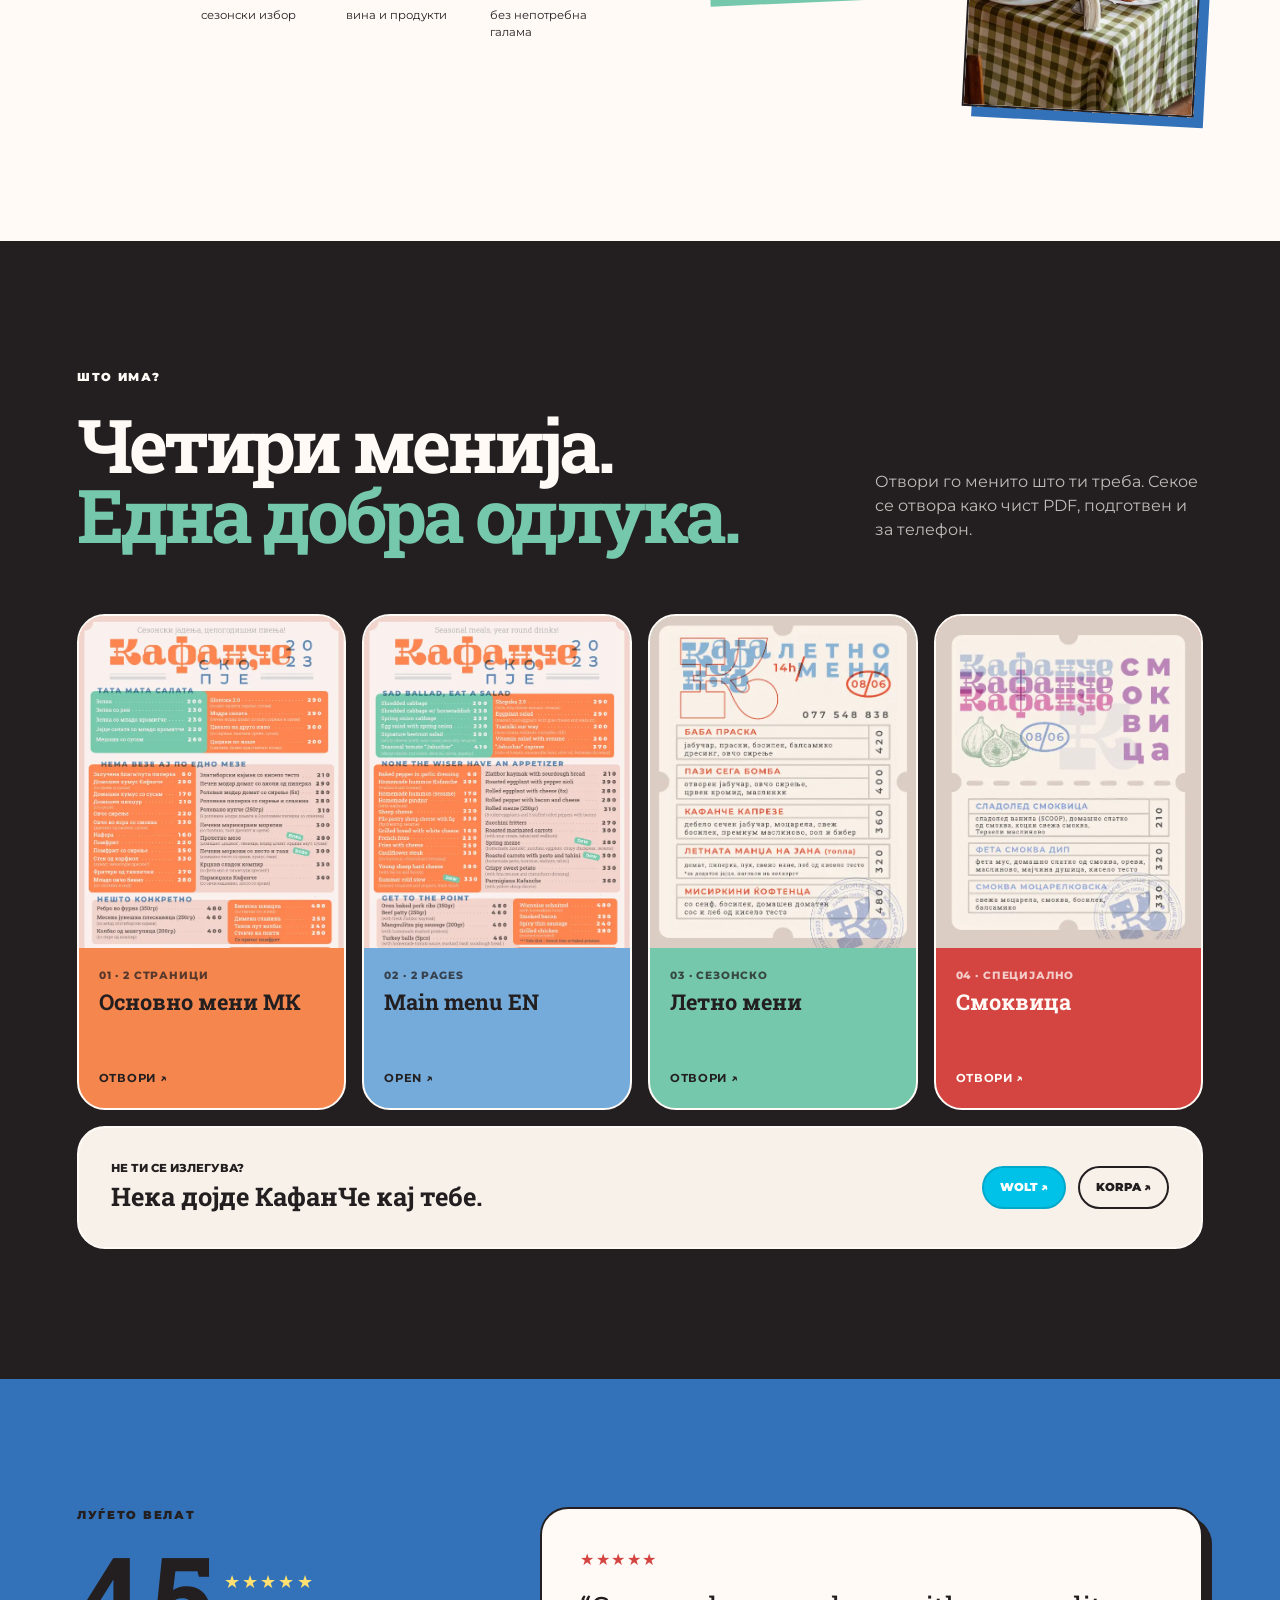
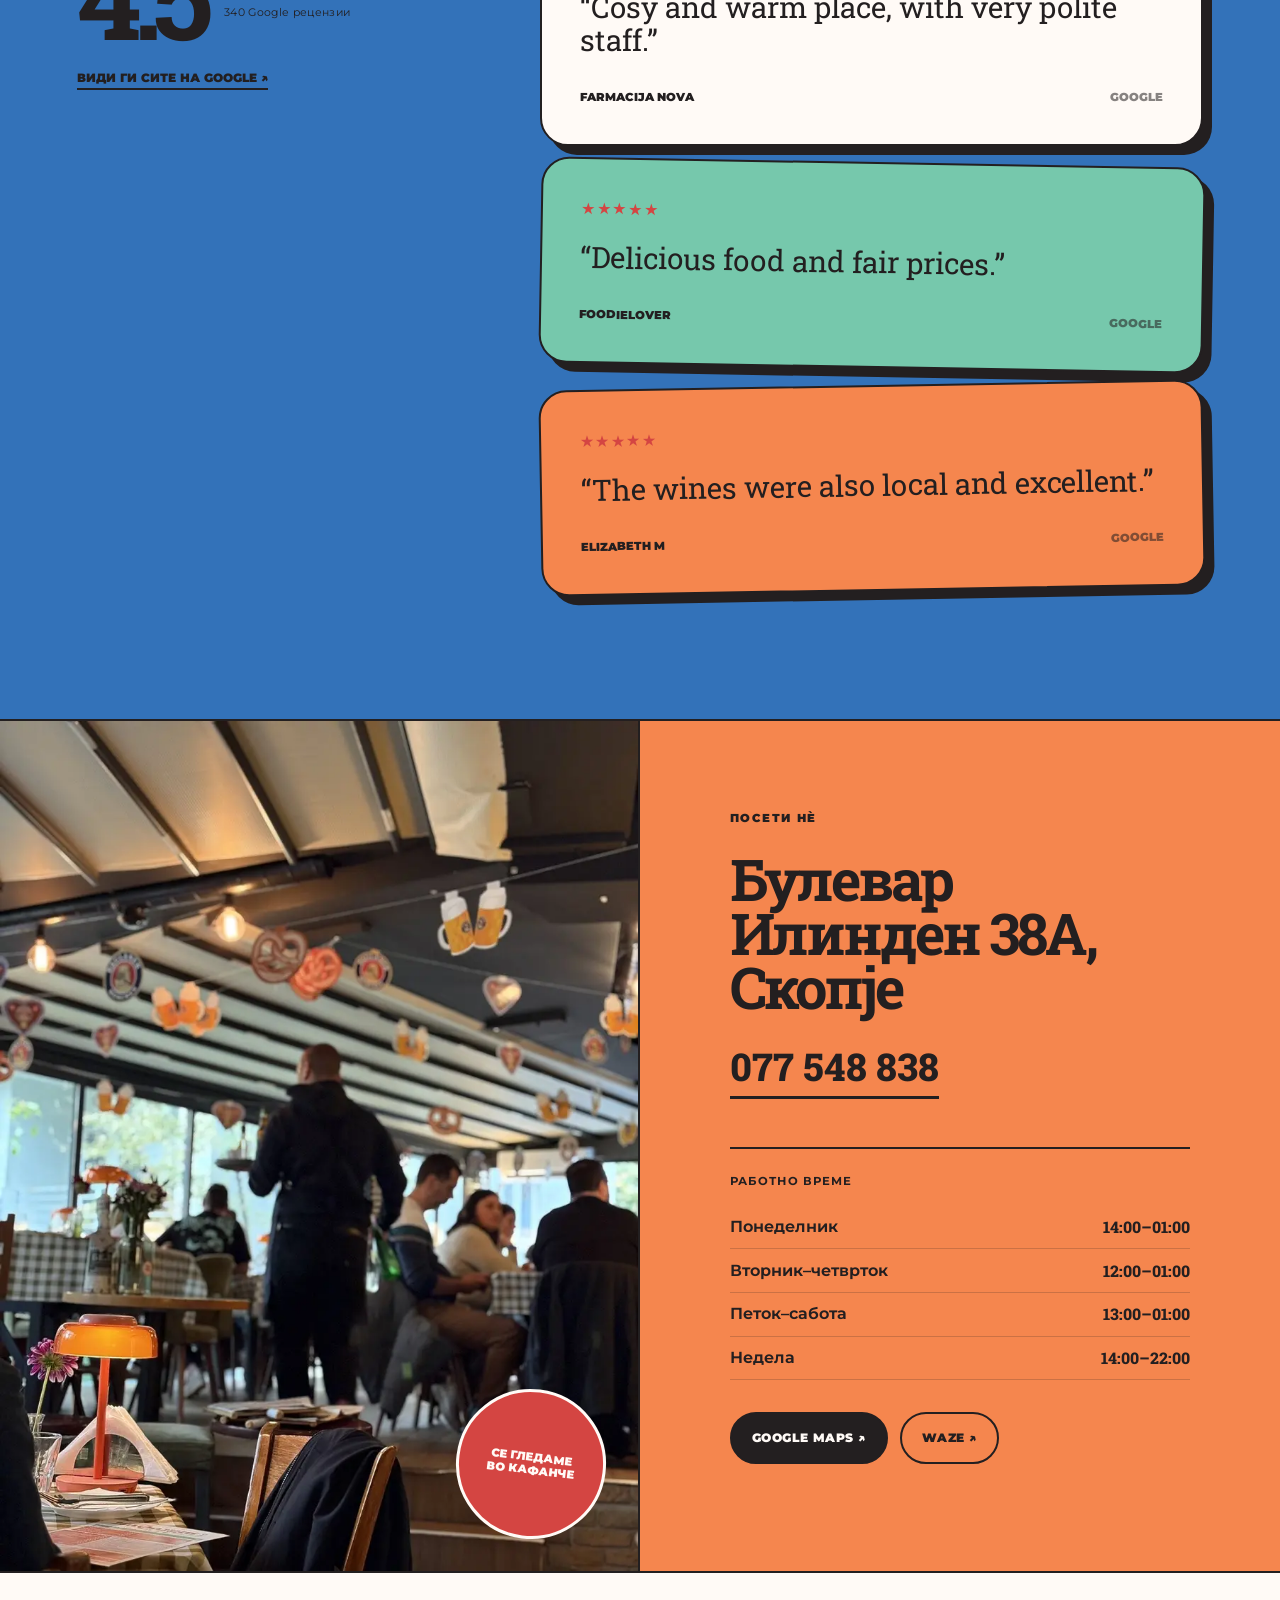
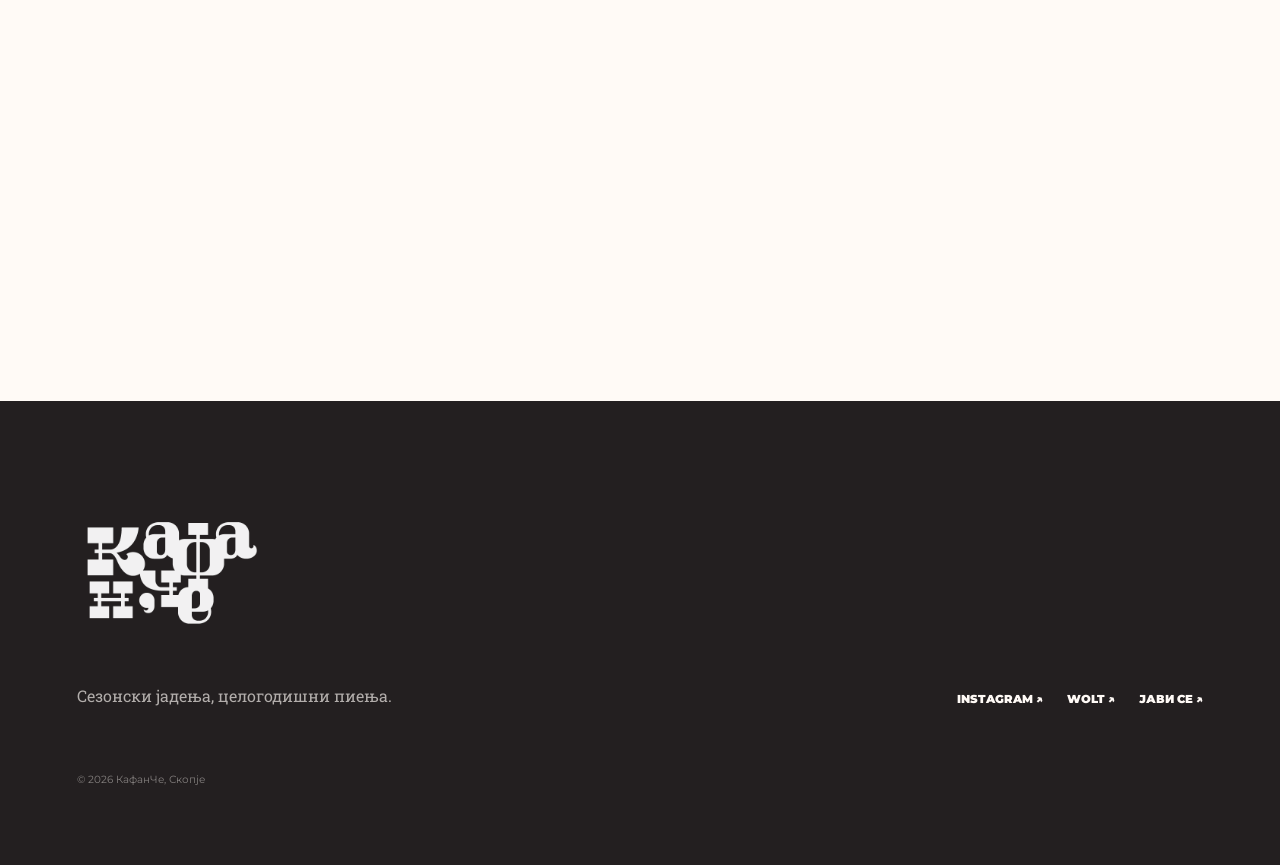
==== commit b5dfdc4d: "Add English language version" ====
--- a/index.html
+++ b/index.html
@@ -10,6 +10,10 @@
   <meta property="og:title" content="КафанЧе | Скопје">
   <meta property="og:description" content="Едно ново, симпатично, лабаво кафанЧЕ. Сезонски јадења, целогодишни пиења.">
   <meta property="og:image" content="assets/images/hero.webp">
+  <link rel="canonical" href="https://alekspasseo.github.io/kafanche/">
+  <link rel="alternate" hreflang="mk" href="https://alekspasseo.github.io/kafanche/">
+  <link rel="alternate" hreflang="en" href="https://alekspasseo.github.io/kafanche/en/">
+  <link rel="alternate" hreflang="x-default" href="https://alekspasseo.github.io/kafanche/">
   <link rel="icon" href="favicon.png" type="image/png">
   <link rel="stylesheet" href="styles.css">
   <script type="application/ld+json">
@@ -59,6 +63,7 @@
       <a href="#meni">Мени</a>
       <a href="#recenzii">Рецензии</a>
       <a href="#poseta">Посети нè</a>
+      <a class="lang-switch" href="en/" lang="en" hreflang="en" aria-label="View this site in English">EN</a>
     </nav>
     <a class="header-order" href="https://wolt.com/mk/mkd/skopje/search?q=kafanche" target="_blank" rel="noopener">Нарачај ↗</a>
   </header>
